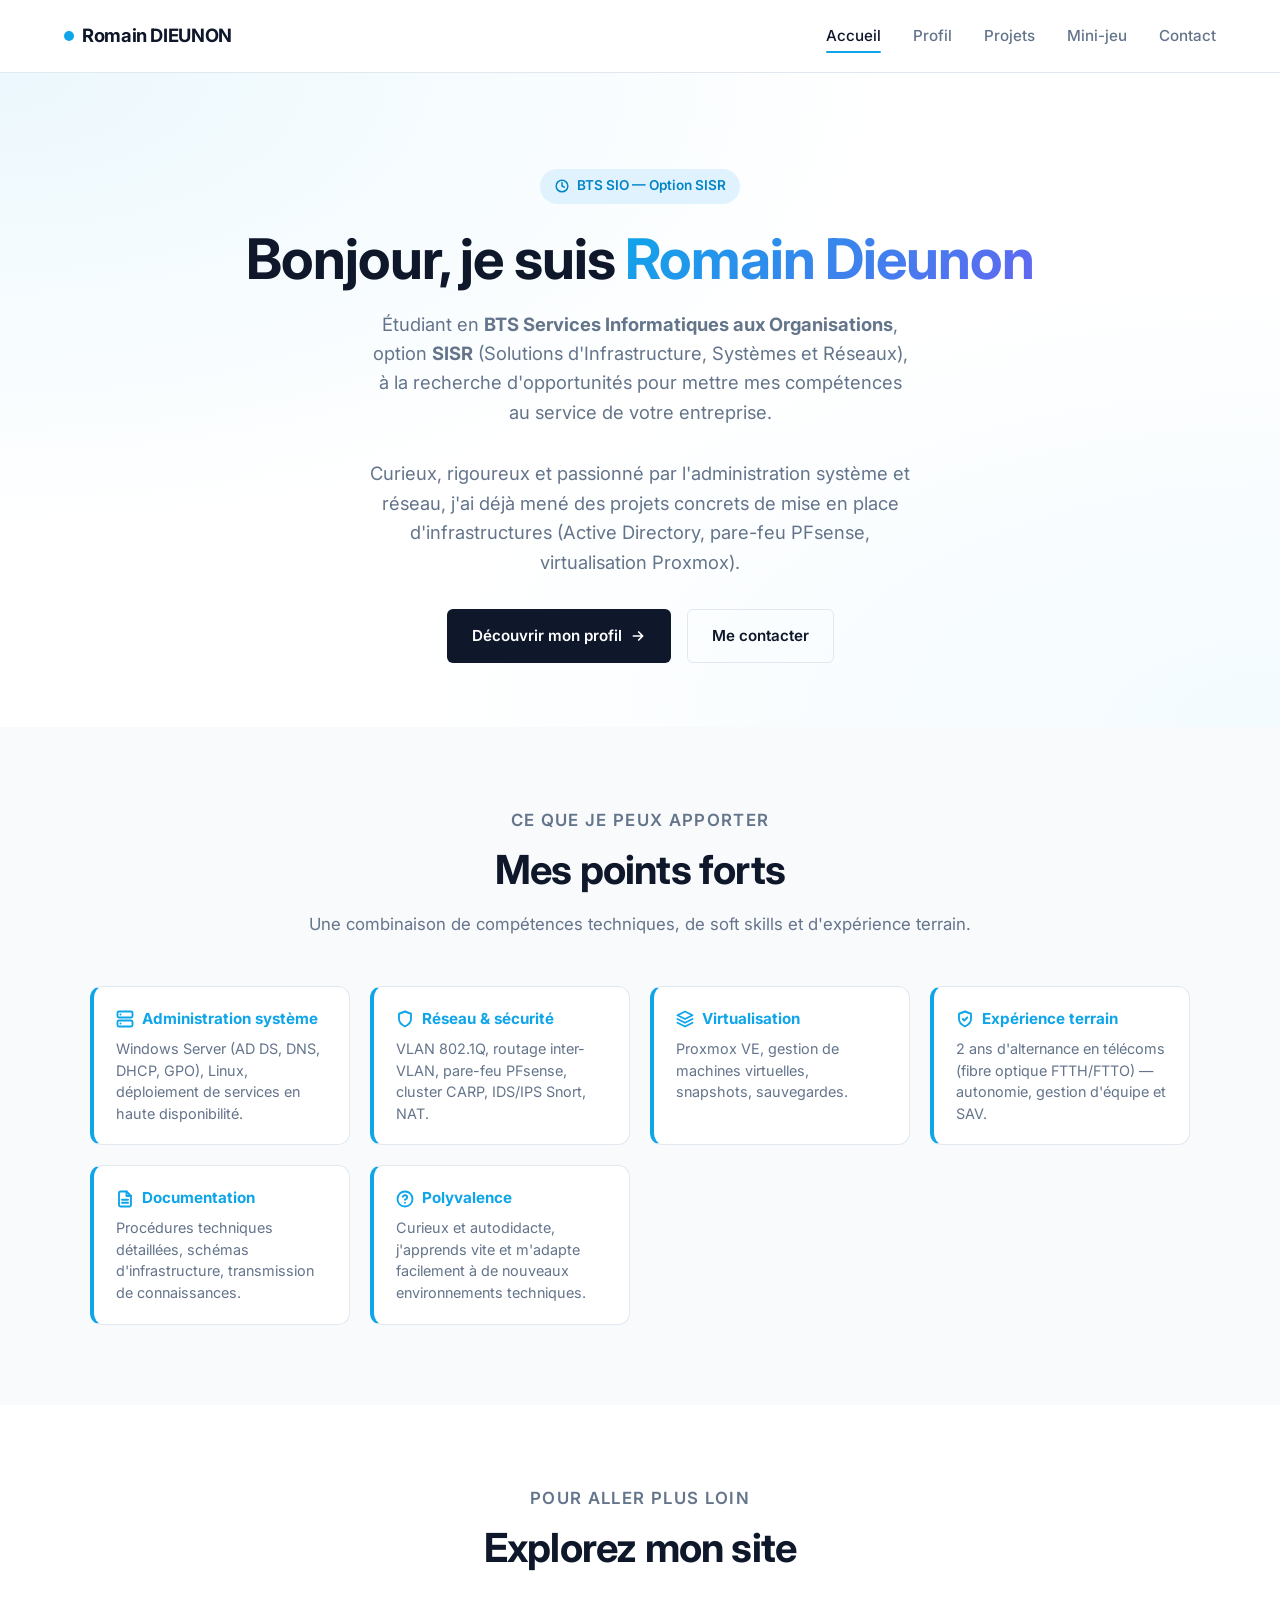
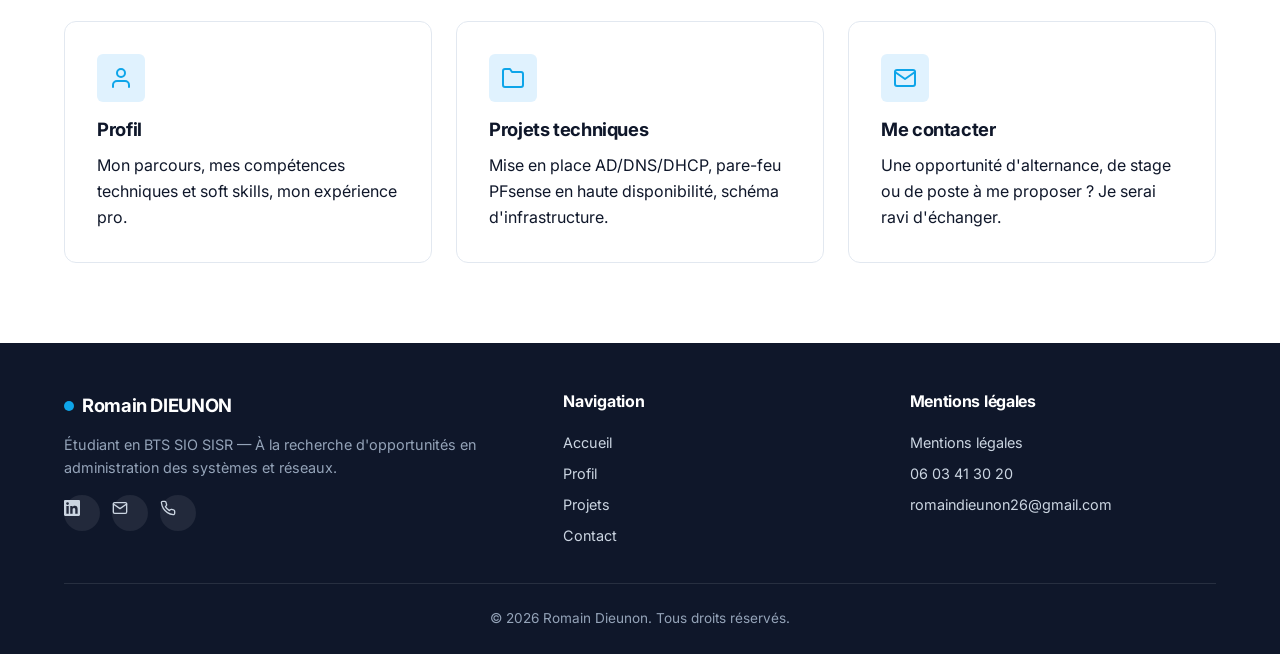
==== index.html @ 32afb1fb "Site personnel - mise en ligne initiale" ====
<!DOCTYPE html>
<html lang="fr">
<head>
    <meta charset="UTF-8">
    <meta name="viewport" content="width=device-width, initial-scale=1.0">
    <title>Romain Dieunon — Étudiant en BTS SIO SISR</title>
    <meta name="description" content="Romain Dieunon — Étudiant en BTS SIO option SISR à la recherche d'opportunités professionnelles dans l'administration des systèmes et réseaux.">
    <link rel="preconnect" href="https://fonts.googleapis.com">
    <link rel="preconnect" href="https://fonts.gstatic.com" crossorigin>
    <link href="https://fonts.googleapis.com/css2?family=Inter:wght@400;500;600;700&display=swap" rel="stylesheet">
    <link rel="stylesheet" href="css/style.css">
    <link rel="icon" href="data:image/svg+xml,%3Csvg xmlns='http://www.w3.org/2000/svg' viewBox='0 0 32 32'%3E%3Ccircle cx='16' cy='16' r='14' fill='%230ea5e9'/%3E%3Ctext x='50%25' y='55%25' text-anchor='middle' dominant-baseline='middle' fill='white' font-family='Inter,sans-serif' font-size='14' font-weight='700'%3ERD%3C/text%3E%3C/svg%3E">
    <style>
        .key-points {
            display: grid;
            grid-template-columns: repeat(auto-fit, minmax(220px, 1fr));
            gap: 1.25rem;
            max-width: 1100px;
            margin: 2rem auto 0;
        }
        .key-point {
            background: var(--bg);
            border: 1px solid var(--border);
            border-left: 4px solid var(--primary);
            border-radius: var(--radius-md);
            padding: 1.25rem 1.4rem;
        }
        .key-point-title {
            display: flex;
            align-items: center;
            gap: 0.5rem;
            font-weight: 700;
            color: var(--primary);
            margin-bottom: 0.4rem;
            font-size: 0.95rem;
        }
        .key-point-text {
            color: var(--text-muted);
            font-size: 0.9rem;
            margin: 0;
            line-height: 1.5;
        }
    </style>
</head>
<body>

<nav class="navbar">
    <div class="container nav-wrap">
        <a href="index.html" class="logo"><span class="logo-dot"></span>Romain DIEUNON</a>
        <button class="nav-toggle" aria-label="Ouvrir le menu"><span></span><span></span><span></span></button>
        <ul class="nav-links">
            <li><a href="index.html" class="active">Accueil</a></li>
            <li><a href="profil.html">Profil</a></li>
            <li><a href="projets.html">Projets</a></li>
            <li><a href="jeu-memory.html">Mini-jeu</a></li>
            <li><a href="contact.html">Contact</a></li>
        </ul>
    </div>
</nav>

<section class="hero">
    <div class="container">
        <div style="max-width: 860px; margin: 0 auto; text-align: center;">
            <span class="hero-eyebrow">
                <svg width="14" height="14" viewBox="0 0 24 24" fill="none" stroke="currentColor" stroke-width="2.5" stroke-linecap="round" stroke-linejoin="round"><circle cx="12" cy="12" r="10"/><path d="M12 6v6l4 2"/></svg>
                BTS SIO — Option SISR
            </span>
            <h1>Bonjour, je suis <span>Romain Dieunon</span></h1>
            <p class="hero-lede" style="margin-left: auto; margin-right: auto;">
                Étudiant en <strong>BTS Services Informatiques aux Organisations</strong>, option <strong>SISR</strong> (Solutions d'Infrastructure, Systèmes et Réseaux), à la recherche d'opportunités pour mettre mes compétences au service de votre entreprise.
            </p>
            <p class="hero-lede" style="margin-left: auto; margin-right: auto;">
                Curieux, rigoureux et passionné par l'administration système et réseau, j'ai déjà mené des projets concrets de mise en place d'infrastructures (Active Directory, pare-feu PFsense, virtualisation Proxmox).
            </p>
            <div class="hero-ctas" style="justify-content: center;">
                <a href="profil.html" class="btn btn-primary">
                    Découvrir mon profil
                    <svg width="16" height="16" viewBox="0 0 24 24" fill="none" stroke="currentColor" stroke-width="2.5" stroke-linecap="round" stroke-linejoin="round"><path d="M5 12h14M13 6l6 6-6 6"/></svg>
                </a>
                <a href="contact.html" class="btn btn-secondary">Me contacter</a>
            </div>
        </div>
    </div>
</section>

<!-- Points forts -->
<section class="section-alt">
    <div class="container">
        <div class="section-header fade-in">
            <p class="section-kicker">Ce que je peux apporter</p>
            <h2>Mes points forts</h2>
            <p>Une combinaison de compétences techniques, de soft skills et d'expérience terrain.</p>
        </div>

        <div class="key-points fade-in">
            <div class="key-point">
                <div class="key-point-title">
                    <svg width="18" height="18" viewBox="0 0 24 24" fill="none" stroke="currentColor" stroke-width="2.5" stroke-linecap="round" stroke-linejoin="round"><rect x="2" y="2" width="20" height="8" rx="2"/><rect x="2" y="14" width="20" height="8" rx="2"/><line x1="6" y1="6" x2="6.01" y2="6"/><line x1="6" y1="18" x2="6.01" y2="18"/></svg>
                    Administration système
                </div>
                <p class="key-point-text">Windows Server (AD DS, DNS, DHCP, GPO), Linux, déploiement de services en haute disponibilité.</p>
            </div>
            <div class="key-point">
                <div class="key-point-title">
                    <svg width="18" height="18" viewBox="0 0 24 24" fill="none" stroke="currentColor" stroke-width="2.5" stroke-linecap="round" stroke-linejoin="round"><path d="M12 22s8-4 8-10V5l-8-3-8 3v7c0 6 8 10 8 10z"/></svg>
                    Réseau &amp; sécurité
                </div>
                <p class="key-point-text">VLAN 802.1Q, routage inter-VLAN, pare-feu PFsense, cluster CARP, IDS/IPS Snort, NAT.</p>
            </div>
            <div class="key-point">
                <div class="key-point-title">
                    <svg width="18" height="18" viewBox="0 0 24 24" fill="none" stroke="currentColor" stroke-width="2.5" stroke-linecap="round" stroke-linejoin="round"><polygon points="12 2 2 7 12 12 22 7 12 2"/><polyline points="2 17 12 22 22 17"/><polyline points="2 12 12 17 22 12"/></svg>
                    Virtualisation
                </div>
                <p class="key-point-text">Proxmox VE, gestion de machines virtuelles, snapshots, sauvegardes.</p>
            </div>
            <div class="key-point">
                <div class="key-point-title">
                    <svg width="18" height="18" viewBox="0 0 24 24" fill="none" stroke="currentColor" stroke-width="2.5" stroke-linecap="round" stroke-linejoin="round"><path d="M12 22s8-4 8-10V5l-8-3-8 3v7c0 6 8 10 8 10z"/><path d="M9 12l2 2 4-4"/></svg>
                    Expérience terrain
                </div>
                <p class="key-point-text">2 ans d'alternance en télécoms (fibre optique FTTH/FTTO) — autonomie, gestion d'équipe et SAV.</p>
            </div>
            <div class="key-point">
                <div class="key-point-title">
                    <svg width="18" height="18" viewBox="0 0 24 24" fill="none" stroke="currentColor" stroke-width="2.5" stroke-linecap="round" stroke-linejoin="round"><path d="M14 2H6a2 2 0 0 0-2 2v16a2 2 0 0 0 2 2h12a2 2 0 0 0 2-2V8z"/><polyline points="14 2 14 8 20 8"/><line x1="16" y1="13" x2="8" y2="13"/><line x1="16" y1="17" x2="8" y2="17"/></svg>
                    Documentation
                </div>
                <p class="key-point-text">Procédures techniques détaillées, schémas d'infrastructure, transmission de connaissances.</p>
            </div>
            <div class="key-point">
                <div class="key-point-title">
                    <svg width="18" height="18" viewBox="0 0 24 24" fill="none" stroke="currentColor" stroke-width="2.5" stroke-linecap="round" stroke-linejoin="round"><circle cx="12" cy="12" r="10"/><path d="M9.09 9a3 3 0 0 1 5.83 1c0 2-3 3-3 3"/><line x1="12" y1="17" x2="12.01" y2="17"/></svg>
                    Polyvalence
                </div>
                <p class="key-point-text">Curieux et autodidacte, j'apprends vite et m'adapte facilement à de nouveaux environnements techniques.</p>
            </div>
        </div>
    </div>
</section>

<!-- Aperçu -->
<section>
    <div class="container">
        <div class="section-header fade-in">
            <p class="section-kicker">Pour aller plus loin</p>
            <h2>Explorez mon site</h2>
        </div>
        <div class="skills-grid">
            <a href="profil.html" class="skill-card fade-in" style="text-decoration:none;">
                <div class="skill-icon">
                    <svg width="24" height="24" viewBox="0 0 24 24" fill="none" stroke="currentColor" stroke-width="2" stroke-linecap="round" stroke-linejoin="round"><path d="M20 21v-2a4 4 0 0 0-4-4H8a4 4 0 0 0-4 4v2"/><circle cx="12" cy="7" r="4"/></svg>
                </div>
                <h3>Profil</h3>
                <p>Mon parcours, mes compétences techniques et soft skills, mon expérience pro.</p>
            </a>
            <a href="projets.html" class="skill-card fade-in" style="text-decoration:none;">
                <div class="skill-icon">
                    <svg width="24" height="24" viewBox="0 0 24 24" fill="none" stroke="currentColor" stroke-width="2" stroke-linecap="round" stroke-linejoin="round"><path d="M22 19a2 2 0 0 1-2 2H4a2 2 0 0 1-2-2V5a2 2 0 0 1 2-2h5l2 3h9a2 2 0 0 1 2 2z"/></svg>
                </div>
                <h3>Projets techniques</h3>
                <p>Mise en place AD/DNS/DHCP, pare-feu PFsense en haute disponibilité, schéma d'infrastructure.</p>
            </a>
            <a href="contact.html" class="skill-card fade-in" style="text-decoration:none;">
                <div class="skill-icon">
                    <svg width="24" height="24" viewBox="0 0 24 24" fill="none" stroke="currentColor" stroke-width="2" stroke-linecap="round" stroke-linejoin="round"><path d="M4 4h16c1.1 0 2 .9 2 2v12c0 1.1-.9 2-2 2H4c-1.1 0-2-.9-2-2V6c0-1.1.9-2 2-2z"/><polyline points="22,6 12,13 2,6"/></svg>
                </div>
                <h3>Me contacter</h3>
                <p>Une opportunité d'alternance, de stage ou de poste à me proposer ? Je serai ravi d'échanger.</p>
            </a>
        </div>
    </div>
</section>

<footer class="footer">
    <div class="container">
        <div class="footer-grid">
            <div>
                <div class="logo" style="color:white; margin-bottom: 0.75rem;"><span class="logo-dot"></span>Romain DIEUNON</div>
                <p style="color:#94a3b8; font-size: 0.9rem;">Étudiant en BTS SIO SISR — À la recherche d'opportunités en administration des systèmes et réseaux.</p>
                <div class="socials">
                    <a href="http://www.linkedin.com/in/romain-dieunon-813894375" target="_blank" rel="noopener" class="social-link" aria-label="LinkedIn"><svg width="16" height="16" viewBox="0 0 24 24" fill="currentColor"><path d="M20.447 20.452h-3.554v-5.569c0-1.328-.027-3.037-1.852-3.037-1.853 0-2.136 1.445-2.136 2.939v5.667H9.351V9h3.414v1.561h.046c.477-.9 1.637-1.85 3.37-1.85 3.601 0 4.267 2.37 4.267 5.455v6.286zM5.337 7.433a2.062 2.062 0 0 1-2.063-2.065 2.063 2.063 0 1 1 2.063 2.065zm1.782 13.019H3.555V9h3.564v11.452zM22.225 0H1.771C.792 0 0 .774 0 1.729v20.542C0 23.227.792 24 1.771 24h20.451C23.2 24 24 23.227 24 22.271V1.729C24 .774 23.2 0 22.222 0h.003z"/></svg></a>
                    <a href="https://mail.google.com/mail/?view=cm&fs=1&to=romaindieunon26@gmail.com" target="_blank" rel="noopener" class="social-link" aria-label="Email"><svg width="16" height="16" viewBox="0 0 24 24" fill="none" stroke="currentColor" stroke-width="2" stroke-linecap="round" stroke-linejoin="round"><path d="M4 4h16c1.1 0 2 .9 2 2v12c0 1.1-.9 2-2 2H4c-1.1 0-2-.9-2-2V6c0-1.1.9-2 2-2z"/><polyline points="22,6 12,13 2,6"/></svg></a>
                    <a href="tel:0603413020" class="social-link" aria-label="Téléphone"><svg width="16" height="16" viewBox="0 0 24 24" fill="none" stroke="currentColor" stroke-width="2" stroke-linecap="round" stroke-linejoin="round"><path d="M22 16.92v3a2 2 0 0 1-2.18 2 19.79 19.79 0 0 1-8.63-3.07 19.5 19.5 0 0 1-6-6 19.79 19.79 0 0 1-3.07-8.67A2 2 0 0 1 4.11 2h3a2 2 0 0 1 2 1.72 12.84 12.84 0 0 0 .7 2.81 2 2 0 0 1-.45 2.11L8.09 9.91a16 16 0 0 0 6 6l1.27-1.27a2 2 0 0 1 2.11-.45 12.84 12.84 0 0 0 2.81.7A2 2 0 0 1 22 16.92z"/></svg></a>
                </div>
            </div>
            <div>
                <h4>Navigation</h4>
                <a href="index.html">Accueil</a>
                <a href="profil.html">Profil</a>
                <a href="projets.html">Projets</a>
                <a href="contact.html">Contact</a>
            </div>
            <div>
                <h4>Mentions légales</h4>
                <a href="mentions-legales.html">Mentions légales</a>
                <a href="tel:0603413020">06 03 41 30 20</a>
                <a href="https://mail.google.com/mail/?view=cm&fs=1&to=romaindieunon26@gmail.com" target="_blank" rel="noopener">romaindieunon26@gmail.com</a>
            </div>
        </div>
        <div class="footer-bottom">
            © <span id="year"></span> Romain Dieunon. Tous droits réservés.
        </div>
    </div>
</footer>

<script src="js/script.js"></script>
</body>
</html>
---- css/style.css ----
/* =========================================================
   Portfolio BTS SIO — Romain Dieunon
   Style moderne et épuré
   ========================================================= */

/* ---------- Reset & base ---------- */
*,
*::before,
*::after {
    box-sizing: border-box;
    margin: 0;
    padding: 0;
}

:root {
    --bg: #ffffff;
    --bg-alt: #f8fafc;
    --bg-dark: #0f172a;
    --text: #0f172a;
    --text-muted: #64748b;
    --text-light: #94a3b8;
    --primary: #0ea5e9;
    --primary-dark: #0284c7;
    --primary-light: #e0f2fe;
    --border: #e2e8f0;
    --success: #10b981;
    --warning: #f59e0b;
    --shadow-sm: 0 1px 2px rgba(15, 23, 42, 0.05);
    --shadow-md: 0 4px 12px rgba(15, 23, 42, 0.08);
    --shadow-lg: 0 12px 32px rgba(15, 23, 42, 0.12);
    --radius-sm: 6px;
    --radius-md: 12px;
    --radius-lg: 20px;
    --transition: 0.25s cubic-bezier(0.4, 0, 0.2, 1);
    --container: 1200px;
}

html {
    scroll-behavior: smooth;
    font-size: 16px;
}

body {
    font-family: 'Inter', -apple-system, BlinkMacSystemFont, 'Segoe UI', Roboto,
        Oxygen, Ubuntu, Cantarell, sans-serif;
    color: var(--text);
    background: var(--bg);
    line-height: 1.6;
    -webkit-font-smoothing: antialiased;
    -moz-osx-font-smoothing: grayscale;
}

img {
    max-width: 100%;
    height: auto;
    display: block;
}

a {
    color: var(--primary);
    text-decoration: none;
    transition: color var(--transition);
}

a:hover {
    color: var(--primary-dark);
}

h1, h2, h3, h4, h5, h6 {
    font-weight: 700;
    line-height: 1.25;
    letter-spacing: -0.02em;
    color: var(--text);
}

h1 { font-size: clamp(2.25rem, 5vw, 3.5rem); }
h2 { font-size: clamp(1.75rem, 3.5vw, 2.5rem); }
h3 { font-size: 1.35rem; }

p { color: var(--text); }

/* ---------- Container ---------- */
.container {
    max-width: var(--container);
    margin: 0 auto;
    padding: 0 1.5rem;
}

/* ---------- Navbar ---------- */
.navbar {
    position: sticky;
    top: 0;
    z-index: 100;
    background: rgba(255, 255, 255, 0.85);
    backdrop-filter: saturate(180%) blur(14px);
    -webkit-backdrop-filter: saturate(180%) blur(14px);
    border-bottom: 1px solid var(--border);
}

.nav-wrap {
    display: flex;
    align-items: center;
    justify-content: space-between;
    height: 72px;
}

.logo {
    font-weight: 700;
    font-size: 1.15rem;
    letter-spacing: -0.02em;
    color: var(--text);
    display: flex;
    align-items: center;
    gap: 0.5rem;
}

.logo-dot {
    width: 10px;
    height: 10px;
    background: var(--primary);
    border-radius: 50%;
    display: inline-block;
}

.nav-links {
    list-style: none;
    display: flex;
    gap: 2rem;
    align-items: center;
}

.nav-links a {
    color: var(--text-muted);
    font-weight: 500;
    font-size: 0.95rem;
    position: relative;
    padding: 0.25rem 0;
}

.nav-links a:hover,
.nav-links a.active {
    color: var(--text);
}

.nav-links a.active::after {
    content: '';
    position: absolute;
    left: 0;
    bottom: -4px;
    width: 100%;
    height: 2px;
    background: var(--primary);
    border-radius: 2px;
}

.nav-toggle {
    display: none;
    background: none;
    border: 0;
    cursor: pointer;
    padding: 0.5rem;
}

.nav-toggle span {
    display: block;
    width: 24px;
    height: 2px;
    background: var(--text);
    margin: 5px 0;
    transition: var(--transition);
}

/* ---------- Hero ---------- */
.hero {
    padding: 6rem 0 4rem;
    background:
        radial-gradient(ellipse at top left, rgba(14, 165, 233, 0.08), transparent 50%),
        radial-gradient(ellipse at bottom right, rgba(14, 165, 233, 0.05), transparent 50%);
}

.hero-grid {
    display: grid;
    grid-template-columns: 1.2fr 1fr;
    gap: 4rem;
    align-items: center;
}

.hero-eyebrow {
    display: inline-flex;
    align-items: center;
    gap: 0.5rem;
    background: var(--primary-light);
    color: var(--primary-dark);
    padding: 0.4rem 0.9rem;
    border-radius: 999px;
    font-size: 0.85rem;
    font-weight: 600;
    margin-bottom: 1.25rem;
}

.hero h1 {
    margin-bottom: 1rem;
}

.hero h1 span {
    background: linear-gradient(135deg, var(--primary) 0%, #6366f1 100%);
    -webkit-background-clip: text;
    -webkit-text-fill-color: transparent;
    background-clip: text;
}

.hero-lede {
    font-size: 1.15rem;
    color: var(--text-muted);
    margin-bottom: 2rem;
    max-width: 540px;
}

.hero-ctas {
    display: flex;
    gap: 1rem;
    flex-wrap: wrap;
}

/* ---------- Buttons ---------- */
.btn {
    display: inline-flex;
    align-items: center;
    gap: 0.5rem;
    padding: 0.85rem 1.5rem;
    border-radius: var(--radius-sm);
    font-weight: 600;
    font-size: 0.95rem;
    cursor: pointer;
    transition: all var(--transition);
    border: 1px solid transparent;
    font-family: inherit;
}

.btn-primary {
    background: var(--text);
    color: white;
}

.btn-primary:hover {
    background: var(--primary);
    color: white;
    transform: translateY(-1px);
    box-shadow: var(--shadow-md);
}

.btn-secondary {
    background: transparent;
    color: var(--text);
    border-color: var(--border);
}

.btn-secondary:hover {
    border-color: var(--text);
    color: var(--text);
    background: var(--bg-alt);
}

/* ---------- Hero portrait ---------- */
.hero-portrait {
    position: relative;
    display: flex;
    justify-content: center;
    align-items: center;
}

.portrait-frame {
    position: relative;
    width: 100%;
    max-width: 340px;
    aspect-ratio: 4 / 5;
    border-radius: var(--radius-lg);
    overflow: hidden;
    box-shadow: var(--shadow-lg);
    background: linear-gradient(135deg, #e0f2fe 0%, #f1f5f9 100%);
}

.portrait-frame img {
    width: 100%;
    height: 100%;
    object-fit: cover;
    object-position: center top;
    display: block;
}

.portrait-frame::before {
    content: '';
    position: absolute;
    inset: -20px;
    background: linear-gradient(135deg, var(--primary) 0%, transparent 50%);
    border-radius: var(--radius-lg);
    z-index: -1;
    opacity: 0.3;
}

/* ---------- Sections ---------- */
section {
    padding: 5rem 0;
}

.section-header {
    text-align: center;
    max-width: 700px;
    margin: 0 auto 3rem;
}

.section-kicker {
    color: var(--primary);
    font-weight: 600;
    font-size: 0.9rem;
    text-transform: uppercase;
    letter-spacing: 0.08em;
    margin-bottom: 0.75rem;
}

.section-header h2 {
    margin-bottom: 1rem;
}

.section-header p {
    color: var(--text-muted);
    font-size: 1.05rem;
}

.section-alt {
    background: var(--bg-alt);
}

/* ---------- Stats / Quick facts ---------- */
.stats {
    display: grid;
    grid-template-columns: repeat(4, 1fr);
    gap: 1.5rem;
    margin-top: 3rem;
}

.stat {
    text-align: center;
    padding: 1.5rem;
    background: white;
    border-radius: var(--radius-md);
    border: 1px solid var(--border);
    transition: transform var(--transition), box-shadow var(--transition);
}

.stat:hover {
    transform: translateY(-2px);
    box-shadow: var(--shadow-md);
}

.stat-value {
    font-size: 2rem;
    font-weight: 700;
    color: var(--primary);
    line-height: 1;
}

.stat-label {
    color: var(--text-muted);
    font-size: 0.9rem;
    margin-top: 0.5rem;
}

/* ---------- Skills ---------- */
.skills-grid {
    display: grid;
    grid-template-columns: repeat(auto-fit, minmax(260px, 1fr));
    gap: 1.5rem;
}

.skill-card {
    background: white;
    border: 1px solid var(--border);
    border-radius: var(--radius-md);
    padding: 2rem;
    transition: all var(--transition);
}

.skill-card:hover {
    border-color: var(--primary);
    box-shadow: var(--shadow-md);
    transform: translateY(-2px);
}

.skill-icon {
    width: 48px;
    height: 48px;
    background: var(--primary-light);
    border-radius: var(--radius-sm);
    display: grid;
    place-items: center;
    color: var(--primary);
    margin-bottom: 1rem;
    font-size: 1.35rem;
}

.skill-card h3 {
    margin-bottom: 0.75rem;
    font-size: 1.15rem;
}

.skill-tags {
    display: flex;
    flex-wrap: wrap;
    gap: 0.5rem;
    margin-top: 1rem;
}

.tag {
    font-size: 0.8rem;
    background: var(--bg-alt);
    color: var(--text-muted);
    padding: 0.3rem 0.7rem;
    border-radius: 999px;
    font-weight: 500;
}

/* ---------- Timeline (parcours) ---------- */
.timeline {
    position: relative;
    padding-left: 2rem;
    max-width: 800px;
    margin: 0 auto;
}

.timeline::before {
    content: '';
    position: absolute;
    left: 0.35rem;
    top: 0.5rem;
    bottom: 0.5rem;
    width: 2px;
    background: var(--border);
}

.timeline-item {
    position: relative;
    padding-bottom: 2.5rem;
}

.timeline-item::before {
    content: '';
    position: absolute;
    left: -2rem;
    top: 0.45rem;
    width: 14px;
    height: 14px;
    background: white;
    border: 3px solid var(--primary);
    border-radius: 50%;
}

.timeline-date {
    color: var(--primary);
    font-weight: 600;
    font-size: 0.85rem;
    text-transform: uppercase;
    letter-spacing: 0.05em;
    margin-bottom: 0.5rem;
}

.timeline-item h3 {
    font-size: 1.15rem;
    margin-bottom: 0.25rem;
}

.timeline-org {
    color: var(--text-muted);
    font-size: 0.95rem;
    margin-bottom: 0.75rem;
}

/* ---------- Projects ---------- */
.projects-grid {
    display: grid;
    grid-template-columns: repeat(auto-fit, minmax(320px, 1fr));
    gap: 2rem;
}

.project-card {
    background: white;
    border: 1px solid var(--border);
    border-radius: var(--radius-md);
    overflow: hidden;
    transition: all var(--transition);
    display: flex;
    flex-direction: column;
}

.project-card:hover {
    transform: translateY(-4px);
    box-shadow: var(--shadow-lg);
    border-color: transparent;
}

.project-thumb {
    width: 100%;
    aspect-ratio: 16/9;
    background: linear-gradient(135deg, var(--primary-light) 0%, #ede9fe 100%);
    display: grid;
    place-items: center;
    color: var(--primary);
    font-size: 3rem;
    overflow: hidden;
}

.project-thumb img {
    width: 100%;
    height: 100%;
    object-fit: cover;
}

.project-body {
    padding: 1.5rem;
    flex: 1;
    display: flex;
    flex-direction: column;
}

.project-type {
    font-size: 0.8rem;
    font-weight: 600;
    color: var(--primary);
    text-transform: uppercase;
    letter-spacing: 0.05em;
    margin-bottom: 0.5rem;
}

.project-card h3 {
    font-size: 1.2rem;
    margin-bottom: 0.75rem;
}

.project-card p {
    color: var(--text-muted);
    font-size: 0.95rem;
    margin-bottom: 1rem;
    flex: 1;
}

.project-stack {
    display: flex;
    flex-wrap: wrap;
    gap: 0.4rem;
    margin-bottom: 1rem;
}

.project-link {
    display: inline-flex;
    align-items: center;
    gap: 0.35rem;
    font-weight: 600;
    font-size: 0.9rem;
    margin-top: auto;
}

/* ---------- Table ---------- */
.table-wrap {
    overflow-x: auto;
    border: 1px solid var(--border);
    border-radius: var(--radius-md);
    background: white;
}

table {
    width: 100%;
    border-collapse: collapse;
    font-size: 0.95rem;
}

th, td {
    padding: 1rem 1.25rem;
    text-align: left;
    border-bottom: 1px solid var(--border);
}

th {
    background: var(--bg-alt);
    font-weight: 600;
    color: var(--text);
    font-size: 0.85rem;
    text-transform: uppercase;
    letter-spacing: 0.05em;
}

tr:last-child td {
    border-bottom: 0;
}

tr:hover td {
    background: var(--bg-alt);
}

.badge {
    display: inline-block;
    padding: 0.25rem 0.6rem;
    border-radius: 999px;
    font-size: 0.75rem;
    font-weight: 600;
}

.badge-primary { background: var(--primary-light); color: var(--primary-dark); }
.badge-success { background: #dcfce7; color: #15803d; }
.badge-warning { background: #fef3c7; color: #b45309; }

/* ---------- Content block (article) ---------- */
.content-block {
    max-width: 800px;
    margin: 0 auto;
    background: white;
    padding: 2.5rem;
    border: 1px solid var(--border);
    border-radius: var(--radius-md);
}

.content-block h3 {
    margin: 1.5rem 0 0.75rem;
    color: var(--text);
}

.content-block h3:first-child { margin-top: 0; }

.content-block p { margin-bottom: 1rem; color: var(--text); }

.content-block ul {
    margin: 0.5rem 0 1rem 1.25rem;
    color: var(--text);
}

.content-block li { margin-bottom: 0.4rem; }

/* ---------- Form ---------- */
.form-grid {
    max-width: 600px;
    margin: 0 auto;
    display: grid;
    gap: 1.25rem;
}

.form-row {
    display: grid;
    grid-template-columns: 1fr 1fr;
    gap: 1.25rem;
}

.form-field label {
    display: block;
    font-weight: 600;
    font-size: 0.9rem;
    margin-bottom: 0.5rem;
    color: var(--text);
}

.form-field input,
.form-field textarea,
.form-field select {
    width: 100%;
    padding: 0.75rem 1rem;
    border: 1px solid var(--border);
    border-radius: var(--radius-sm);
    font-family: inherit;
    font-size: 0.95rem;
    color: var(--text);
    background: white;
    transition: border-color var(--transition), box-shadow var(--transition);
}

.form-field input:focus,
.form-field textarea:focus,
.form-field select:focus {
    outline: none;
    border-color: var(--primary);
    box-shadow: 0 0 0 4px rgba(14, 165, 233, 0.12);
}

.form-field textarea {
    resize: vertical;
    min-height: 140px;
}

.form-info {
    display: grid;
    grid-template-columns: repeat(auto-fit, minmax(220px, 1fr));
    gap: 1.5rem;
    margin-top: 3rem;
}

.info-card {
    background: white;
    border: 1px solid var(--border);
    border-radius: var(--radius-md);
    padding: 1.5rem;
    text-align: center;
}

.info-card .info-icon {
    width: 48px;
    height: 48px;
    background: var(--primary-light);
    color: var(--primary);
    border-radius: 50%;
    display: grid;
    place-items: center;
    font-size: 1.3rem;
    margin: 0 auto 0.75rem;
}

.info-card h4 {
    font-size: 1rem;
    margin-bottom: 0.25rem;
}

.info-card p {
    color: var(--text-muted);
    font-size: 0.9rem;
    margin: 0;
}

/* ---------- Footer ---------- */
.footer {
    background: var(--bg-dark);
    color: #cbd5e1;
    padding: 3rem 0 1.5rem;
}

.footer-grid {
    display: grid;
    grid-template-columns: 1.5fr 1fr 1fr;
    gap: 2.5rem;
    margin-bottom: 2rem;
}

.footer h4 {
    color: white;
    margin-bottom: 1rem;
    font-size: 1rem;
}

.footer a {
    color: #cbd5e1;
    display: block;
    padding: 0.25rem 0;
    font-size: 0.9rem;
}

.footer a:hover { color: white; }

.footer-bottom {
    text-align: center;
    padding-top: 1.5rem;
    border-top: 1px solid rgba(255, 255, 255, 0.1);
    font-size: 0.85rem;
    color: #94a3b8;
}

.socials {
    display: flex;
    gap: 0.75rem;
    margin-top: 1rem;
}

.social-link {
    width: 36px;
    height: 36px;
    border-radius: 50%;
    background: rgba(255, 255, 255, 0.08);
    display: grid;
    place-items: center;
    color: #cbd5e1;
    transition: all var(--transition);
}

.social-link:hover {
    background: var(--primary);
    color: white;
}

/* ---------- Page hero (inner pages) ---------- */
.page-hero {
    padding: 4rem 0 3rem;
    background: linear-gradient(135deg, var(--bg-alt) 0%, white 100%);
    text-align: center;
    border-bottom: 1px solid var(--border);
}

.page-hero h1 {
    font-size: clamp(2rem, 4vw, 3rem);
    margin-bottom: 0.75rem;
}

.page-hero p {
    color: var(--text-muted);
    font-size: 1.1rem;
    max-width: 700px;
    margin: 0 auto;
}

.breadcrumb {
    font-size: 0.85rem;
    color: var(--text-muted);
    margin-bottom: 0.75rem;
}

.breadcrumb a { color: var(--text-muted); }
.breadcrumb a:hover { color: var(--primary); }

/* ---------- Responsive ---------- */
@media (max-width: 900px) {
    .hero-grid {
        grid-template-columns: 1fr;
        gap: 3rem;
        text-align: center;
    }

    .hero-portrait { order: -1; }

    .hero-ctas { justify-content: center; }

    .hero-lede { margin-left: auto; margin-right: auto; }

    .stats { grid-template-columns: repeat(2, 1fr); }

    .footer-grid { grid-template-columns: 1fr; gap: 2rem; }

    .form-row { grid-template-columns: 1fr; }
}

@media (max-width: 640px) {
    .nav-links {
        display: none;
        position: absolute;
        top: 72px;
        left: 0;
        right: 0;
        flex-direction: column;
        background: white;
        padding: 1.5rem;
        gap: 1rem;
        border-bottom: 1px solid var(--border);
        box-shadow: var(--shadow-md);
    }

    .nav-links.open { display: flex; }

    .nav-toggle { display: block; }

    section { padding: 3.5rem 0; }

    .hero { padding: 3.5rem 0 2.5rem; }

    .content-block { padding: 1.5rem; }

    .stats { grid-template-columns: 1fr 1fr; gap: 1rem; }
}

/* ---------- Subtle fade-in ---------- */
/* Par défaut : visible. Le JS peut piloter une animation via .visible, mais
   si le JS ne s'exécute pas, le contenu reste lisible. */
.fade-in {
    opacity: 1;
    transform: none;
    animation: fadeInUp 0.6s ease both;
}

.fade-in.visible {
    opacity: 1;
    transform: translateY(0);
}

@keyframes fadeInUp {
    from { opacity: 0; transform: translateY(12px); }
    to   { opacity: 1; transform: translateY(0); }
}

@media (prefers-reduced-motion: reduce) {
    .fade-in { animation: none; }
}

/* ---------- Marquee des logos (technologies & outils) ---------- */
.logo-marquee {
    position: relative;
    overflow: hidden;
    padding: 1rem 0;
    margin-top: 2.5rem;
    -webkit-mask-image: linear-gradient(to right, transparent 0%, black 8%, black 92%, transparent 100%);
    mask-image: linear-gradient(to right, transparent 0%, black 8%, black 92%, transparent 100%);
}

.logo-marquee-track {
    display: flex;
    gap: 1.25rem;
    width: max-content;
    animation: logo-scroll 40s linear infinite;
    will-change: transform;
}

.logo-marquee:hover .logo-marquee-track,
.logo-marquee:focus-within .logo-marquee-track {
    animation-play-state: paused;
}

@keyframes logo-scroll {
    from { transform: translateX(0); }
    to { transform: translateX(-50%); }
}

.logo-item {
    flex: 0 0 auto;
    width: 160px;
    height: 130px;
    display: flex;
    flex-direction: column;
    align-items: center;
    justify-content: center;
    gap: 0.6rem;
    background: var(--bg);
    border: 1px solid var(--border);
    border-radius: var(--radius-md);
    padding: 1rem;
    cursor: pointer;
    transition: transform var(--transition), box-shadow var(--transition), border-color var(--transition);
    font-family: inherit;
    color: var(--text);
}

.logo-item:hover,
.logo-item:focus-visible {
    transform: translateY(-4px);
    box-shadow: var(--shadow-md);
    border-color: var(--primary);
    outline: none;
}

.logo-item .logo-art {
    width: 56px;
    height: 56px;
    display: flex;
    align-items: center;
    justify-content: center;
}

.logo-item .logo-art svg,
.logo-item .logo-art img {
    width: 100%;
    height: 100%;
    object-fit: contain;
}

.logo-item span {
    font-size: 0.85rem;
    font-weight: 600;
    color: var(--text-muted);
    text-align: center;
}

.logo-backdrop {
    position: fixed;
    inset: 0;
    z-index: 150;
    background: rgba(15, 23, 42, 0.15);
    opacity: 0;
    pointer-events: none;
    transition: opacity 0.2s ease;
}

.logo-backdrop.open {
    opacity: 1;
    pointer-events: auto;
}

.logo-popover {
    position: fixed;
    z-index: 200;
    max-width: 340px;
    width: calc(100vw - 2rem);
    background: var(--bg);
    border: 1px solid var(--border);
    border-radius: var(--radius-md);
    box-shadow: var(--shadow-lg);
    padding: 1.25rem 1.5rem 1.25rem 1.25rem;
    opacity: 0;
    transform: translateY(8px);
    pointer-events: none;
    transition: opacity 0.2s ease, transform 0.2s ease;
}

.logo-popover.open {
    opacity: 1;
    transform: translateY(0);
    pointer-events: auto;
}

.logo-popover h4 {
    margin-bottom: 0.5rem;
    color: var(--primary);
    font-size: 1.05rem;
}

.logo-popover p {
    color: var(--text-muted);
    font-size: 0.92rem;
    margin: 0;
    line-height: 1.5;
}

.logo-popover-close {
    position: absolute;
    top: 0.35rem;
    right: 0.6rem;
    background: transparent;
    border: none;
    color: var(--text-light);
    cursor: pointer;
    font-size: 1.4rem;
    line-height: 1;
    padding: 0.25rem 0.4rem;
    border-radius: var(--radius-sm);
    transition: background var(--transition), color var(--transition);
}

.logo-popover-close:hover,
.logo-popover-close:focus-visible {
    background: var(--bg-alt);
    color: var(--text);
    outline: none;
}

/* ---------- Liste de faits du profil ---------- */
.profile-facts {
    list-style: none;
    padding: 0;
    margin: 1.5rem 0 0;
    display: flex;
    flex-direction: column;
    gap: 0.65rem;
}

.profile-facts li {
    display: flex;
    align-items: center;
    gap: 0.75rem;
    color: var(--text-muted);
    font-size: 0.98rem;
}

.profile-facts li svg {
    flex: 0 0 auto;
    color: var(--primary);
}

/* ---------- Frise chronologique ---------- */
.timeline {
    position: relative;
    list-style: none;
    padding: 2rem 0 1rem;
    margin: 2rem 0 0;
    counter-reset: timeline;
}

.timeline::before {
    content: '';
    position: absolute;
    left: 31px;
    top: 0;
    bottom: 0;
    width: 3px;
    background: linear-gradient(to bottom, transparent 0%, var(--primary) 10%, var(--primary) 90%, transparent 100%);
    border-radius: 3px;
}

.timeline-item {
    position: relative;
    display: grid;
    grid-template-columns: 64px 1fr;
    gap: 1.25rem;
    padding-left: 0;
    margin-bottom: 2rem;
}

.timeline-item:last-child {
    margin-bottom: 0;
}

.timeline-dot {
    position: relative;
    z-index: 1;
    width: 64px;
    height: 64px;
    border-radius: 50%;
    background: var(--bg);
    border: 3px solid var(--primary);
    box-shadow: var(--shadow-md);
    display: flex;
    align-items: center;
    justify-content: center;
    overflow: hidden;
}

.timeline-dot svg,
.timeline-dot img {
    width: 100%;
    height: 100%;
    border-radius: 50%;
    object-fit: contain;
    background: #fff;
    padding: 6px;
    box-sizing: border-box;
}

.timeline-card {
    background: var(--bg);
    border: 1px solid var(--border);
    border-radius: var(--radius-md);
    padding: 1.25rem 1.5rem;
    box-shadow: var(--shadow-sm);
    transition: transform var(--transition), box-shadow var(--transition), border-color var(--transition);
}

.timeline-card:hover {
    transform: translateY(-2px);
    box-shadow: var(--shadow-md);
    border-color: var(--primary);
}

.timeline-card h3 {
    margin: 0.25rem 0 0.25rem;
    color: var(--text);
    font-size: 1.15rem;
}

.timeline-period {
    display: inline-block;
    background: var(--primary-light, rgba(14, 165, 233, 0.12));
    color: var(--primary);
    font-weight: 600;
    font-size: 0.8rem;
    padding: 0.2rem 0.65rem;
    border-radius: 999px;
    margin-bottom: 0.25rem;
}

.timeline-location {
    color: var(--text-light);
    font-size: 0.85rem;
    margin: 0 0 0.6rem;
    font-style: italic;
}

.timeline-desc {
    color: var(--text-muted);
    font-size: 0.95rem;
    line-height: 1.55;
    margin: 0;
}

@media (max-width: 640px) {
    .timeline::before {
        left: 23px;
    }
    .timeline-item {
        grid-template-columns: 48px 1fr;
        gap: 0.9rem;
    }
    .timeline-dot {
        width: 48px;
        height: 48px;
        border-width: 2px;
    }
    .timeline-card {
        padding: 1rem 1.1rem;
    }
}

/* ---------- Cartes IA éducatives (veille) ---------- */
.ai-grid {
    display: grid;
    grid-template-columns: repeat(auto-fit, minmax(260px, 1fr));
    gap: 1.5rem;
    margin-top: 2.5rem;
}

.ai-card {
    display: flex;
    flex-direction: column;
    gap: 0.75rem;
    text-decoration: none;
    color: inherit;
    background: var(--bg);
    border: 1px solid var(--border);
    border-radius: var(--radius-md);
    padding: 1.5rem;
    box-shadow: var(--shadow-sm);
    transition: transform var(--transition), box-shadow var(--transition), border-color var(--transition);
}

.ai-card:hover,
.ai-card:focus-visible {
    transform: translateY(-4px);
    box-shadow: var(--shadow-lg);
    border-color: var(--primary);
    outline: none;
}

.ai-logo {
    width: 56px;
    height: 56px;
    border-radius: var(--radius-sm);
    display: flex;
    align-items: center;
    justify-content: center;
    box-shadow: var(--shadow-sm);
}

.ai-logo svg {
    width: 60%;
    height: 60%;
}

.ai-card h3 {
    margin: 0;
    font-size: 1.1rem;
    color: var(--text);
}

.ai-card .ai-by {
    font-weight: 400;
    color: var(--text-light);
    font-size: 0.9rem;
}

.ai-card p {
    color: var(--text-muted);
    font-size: 0.95rem;
    line-height: 1.55;
    margin: 0;
    flex: 1;
}

.ai-link {
    margin-top: 0.4rem;
    color: var(--primary);
    font-weight: 600;
    font-size: 0.9rem;
    transition: gap var(--transition);
}

.ai-card:hover .ai-link {
    text-decoration: underline;
}

/* ================================
   Procédures — captures d'écran
   ================================ */
.proc-step {
    margin: 2.5rem 0 3rem;
}
.proc-step-header {
    display: flex;
    align-items: center;
    gap: 1rem;
    margin-bottom: 1rem;
}
.proc-step-number {
    flex: 0 0 48px;
    width: 48px;
    height: 48px;
    border-radius: 12px;
    background: linear-gradient(135deg, #0ea5e9 0%, #0369a1 100%);
    color: #fff;
    font-weight: 700;
    font-size: 1.15rem;
    display: flex;
    align-items: center;
    justify-content: center;
    box-shadow: 0 4px 14px rgba(14, 165, 233, 0.3);
}
.proc-step-header h3 {
    margin: 0;
    font-size: 1.35rem;
    line-height: 1.25;
}
.proc-step-body {
    color: var(--text-muted);
    font-size: 1rem;
    line-height: 1.6;
    margin-bottom: 1.25rem;
}
.proc-step-body strong { color: var(--text); }
.proc-screens {
    display: grid;
    grid-template-columns: repeat(auto-fit, minmax(320px, 1fr));
    gap: 1.25rem;
    margin-top: 1rem;
}
.proc-screen {
    background: var(--bg);
    border: 1px solid var(--border);
    border-radius: var(--radius-md);
    padding: 0.75rem;
    box-shadow: var(--shadow-sm);
    transition: transform .25s ease, box-shadow .25s ease;
    display: flex;
    flex-direction: column;
    gap: 0.5rem;
}
.proc-screen:hover {
    transform: translateY(-3px);
    box-shadow: var(--shadow-md);
}
.proc-screen img {
    width: 100%;
    height: 220px;
    object-fit: contain;
    background: #f8fafc;
    border-radius: 8px;
    cursor: zoom-in;
    display: block;
}
.proc-screen figcaption {
    font-size: 0.82rem;
    color: var(--text-muted);
    text-align: center;
    padding: 0 0.25rem;
    line-height: 1.4;
}
/* Mise en valeur des serveurs ciblés par le projet */
.focus-server {
    background: linear-gradient(90deg, rgba(14,165,233,0.15), rgba(14,165,233,0.05));
    border-left: 4px solid var(--primary);
    padding: 0.6rem 0.85rem;
    margin: 0.25rem 0;
    border-radius: 6px;
    list-style: none;
    position: relative;
}
.focus-server::before {
    content: "★";
    color: var(--primary);
    margin-right: 0.4rem;
    font-weight: 700;
}
.focus-server-list { padding-left: 0; }

/* Lightbox zoomable (molette + drag + double-clic) */
.proc-lightbox {
    position: fixed;
    inset: 0;
    background: rgba(15, 23, 42, 0.92);
    display: none;
    z-index: 1000;
    overflow: hidden;
    cursor: zoom-out;
    touch-action: none;
}
.proc-lightbox.open { display: block; }
.proc-lightbox.grabbing { cursor: grabbing; }
.proc-lightbox img {
    position: absolute;
    top: 50%;
    left: 50%;
    transform: translate(-50%, -50%) scale(1);
    transform-origin: center;
    transition: none;
    box-shadow: 0 20px 60px rgba(0,0,0,0.5);
    user-select: none;
    -webkit-user-drag: none;
    cursor: zoom-in;
    will-change: transform;
}
.proc-lightbox img.smooth {
    transition: transform 0.2s ease-out;
}
.proc-lightbox img.zoomed {
    cursor: grab;
}
.proc-lightbox.grabbing img,
.proc-lightbox.grabbing img.zoomed {
    cursor: grabbing;
}
.proc-lightbox-close {
    position: absolute;
    top: 1.25rem;
    right: 1.5rem;
    background: rgba(255,255,255,0.15);
    color: #fff;
    border: none;
    width: 42px;
    height: 42px;
    border-radius: 50%;
    font-size: 1.5rem;
    cursor: pointer;
    line-height: 1;
    z-index: 10;
}
.proc-lightbox-close:hover { background: rgba(255,255,255,0.3); }
.proc-lightbox::after {
    content: "Molette = zoom · Glisser = déplacer · Double-clic = zoom max / reset · Échap = fermer";
    position: absolute;
    bottom: 1rem;
    left: 50%;
    transform: translateX(-50%);
    color: rgba(255,255,255,0.7);
    font-size: 0.8rem;
    background: rgba(0,0,0,0.45);
    padding: 0.4rem 0.85rem;
    border-radius: 6px;
    pointer-events: none;
    z-index: 5;
    white-space: nowrap;
}
@media (max-width: 700px) {
    .proc-lightbox::after {
        font-size: 0.7rem;
        white-space: normal;
        text-align: center;
        max-width: 90vw;
    }
}
@media (max-width: 640px) {
    .proc-screen img { height: 180px; }
    .proc-screens { grid-template-columns: 1fr; }
}
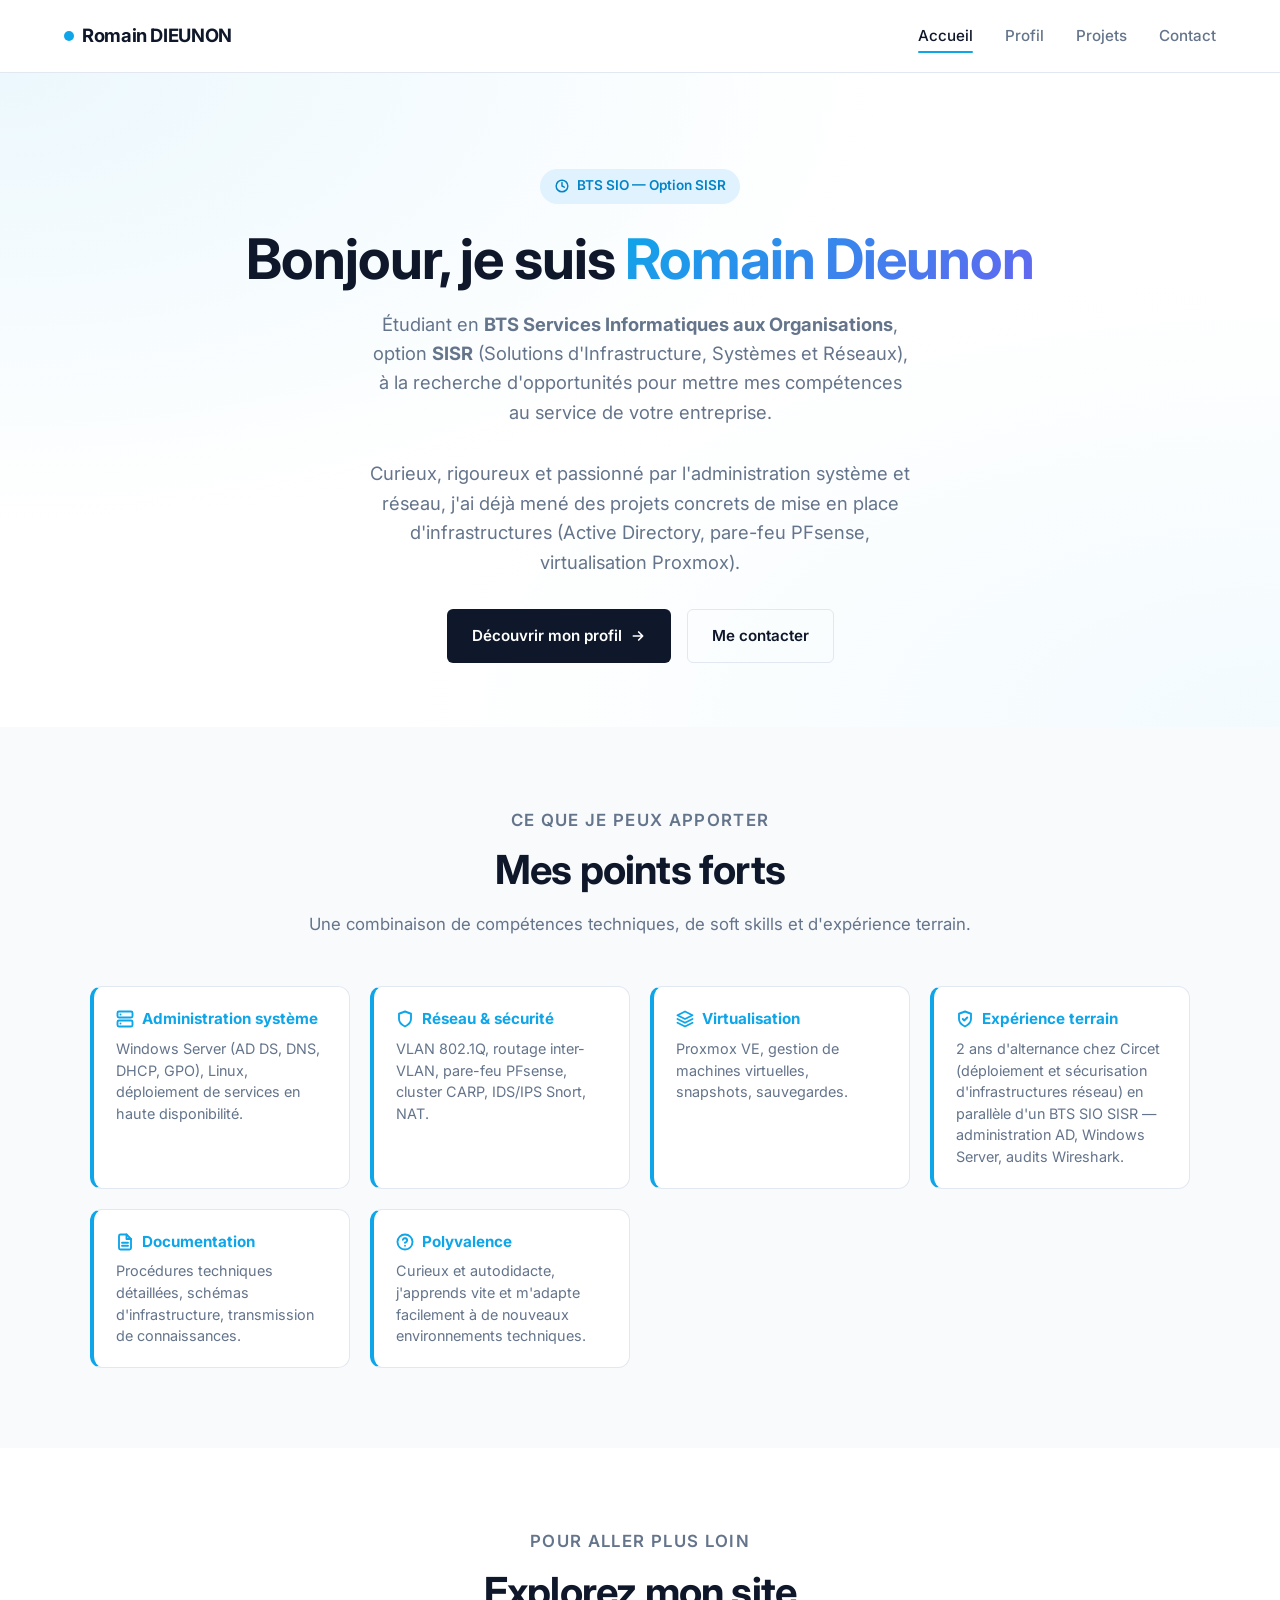
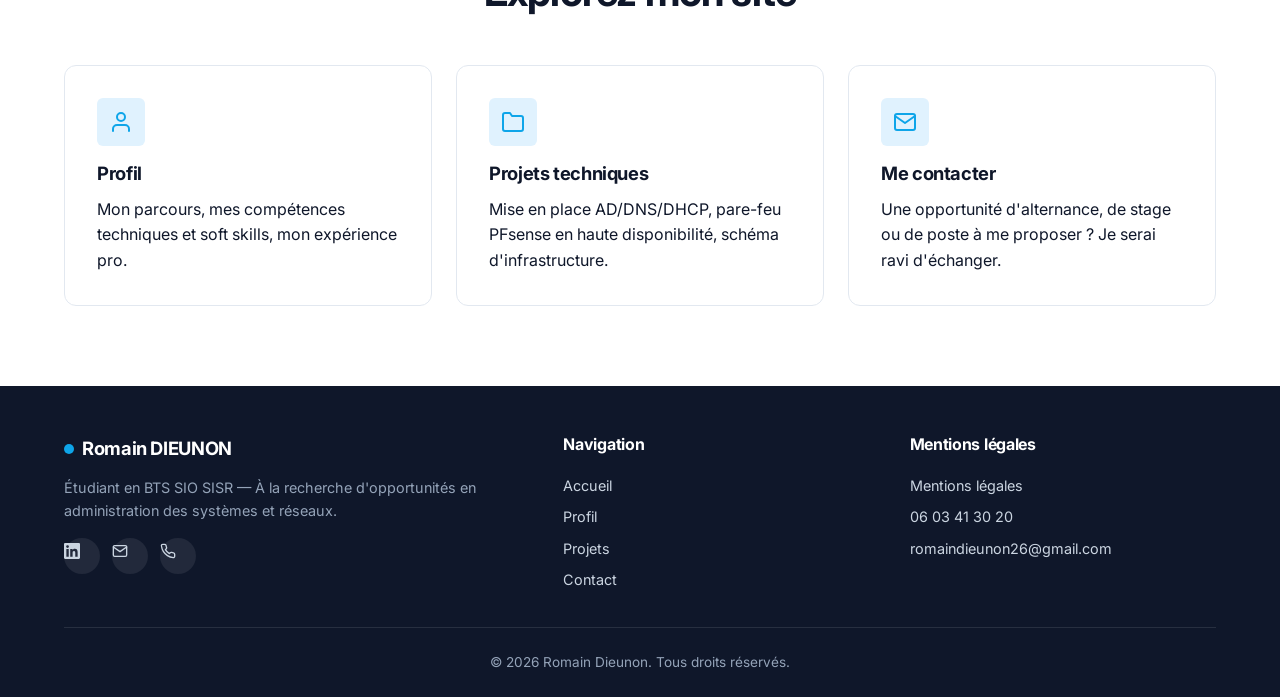
==== commit 67b740a0: "Initial commit - CV portfolio" ====
--- a/index.html
+++ b/index.html
@@ -52,7 +52,6 @@
             <li><a href="index.html" class="active">Accueil</a></li>
             <li><a href="profil.html">Profil</a></li>
             <li><a href="projets.html">Projets</a></li>
-            <li><a href="jeu-memory.html">Mini-jeu</a></li>
             <li><a href="contact.html">Contact</a></li>
         </ul>
     </div>
@@ -119,7 +118,7 @@
                     <svg width="18" height="18" viewBox="0 0 24 24" fill="none" stroke="currentColor" stroke-width="2.5" stroke-linecap="round" stroke-linejoin="round"><path d="M12 22s8-4 8-10V5l-8-3-8 3v7c0 6 8 10 8 10z"/><path d="M9 12l2 2 4-4"/></svg>
                     Expérience terrain
                 </div>
-                <p class="key-point-text">2 ans d'alternance en télécoms (fibre optique FTTH/FTTO) — autonomie, gestion d'équipe et SAV.</p>
+                <p class="key-point-text">2 ans d'alternance chez Circet (déploiement et sécurisation d'infrastructures réseau) en parallèle d'un BTS SIO SISR — administration AD, Windows Server, audits Wireshark.</p>
             </div>
             <div class="key-point">
                 <div class="key-point-title">
--- a/css/style.css
+++ b/css/style.css
@@ -1158,6 +1158,30 @@
     margin: 0;
 }
 
+.timeline-list {
+    margin: 0.6rem 0 0;
+    padding: 0;
+    list-style: none;
+    color: var(--text-muted);
+    font-size: 0.92rem;
+    line-height: 1.55;
+}
+
+.timeline-list li {
+    position: relative;
+    padding-left: 1.25rem;
+    margin-bottom: 0.35rem;
+}
+
+.timeline-list li::before {
+    content: "›";
+    position: absolute;
+    left: 0;
+    top: 0;
+    color: var(--primary);
+    font-weight: 700;
+}
+
 @media (max-width: 640px) {
     .timeline::before {
         left: 23px;
